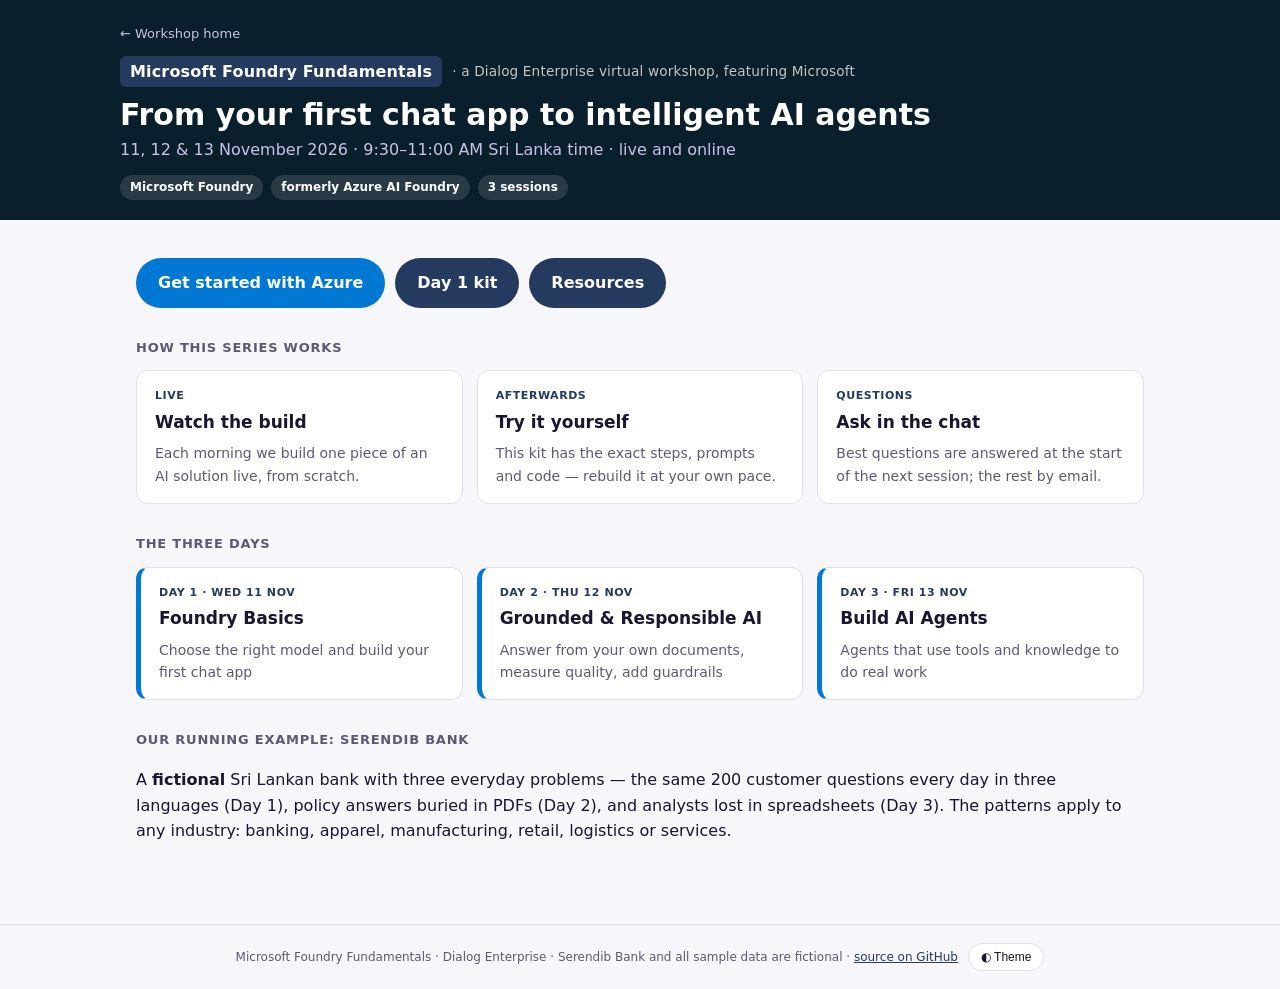
==== docs/home.html @ ff6bd593 "Add Microsoft Foundry Fundamentals try-it kit: site, Day 1 guide and chat app" ====
<!doctype html>
<html lang="en"><head><meta charset="utf-8"><meta name="viewport" content="width=device-width,initial-scale=1">
<title>Microsoft Foundry Fundamentals</title><link rel="stylesheet" href="assets/site.css"></head>
<body>
<header class="top"><div class="in"><a class="back" href="home.html">← Workshop home</a>
<div style="margin-top:10px"><span class="brand"><span class="f">Microsoft Foundry Fundamentals</span><span class="by">· a Dialog Enterprise virtual workshop, featuring Microsoft</span></span></div>
<h1>From your first chat app to intelligent AI agents</h1><p>11, 12 & 13 November 2026 · 9:30–11:00 AM Sri Lanka time · live and online</p><div class="chips"><span class="chip">Microsoft Foundry</span><span class="chip">formerly Azure AI Foundry</span><span class="chip">3 sessions</span></div></div></header>
<main class="wrap">
<div class="ctas"><a class="cta" href="pages/get-started.html">Get started with Azure</a>
<a class="cta alt" href="pages/day1.html">Day 1 kit</a>
<a class="cta alt" href="pages/resources.html">Resources</a></div>

<h2 class="sec">How this series works</h2>
<div class="cards">
<div class="card"><div class="k">Live</div><h3>Watch the build</h3><p>Each morning we build one piece of an AI solution live, from scratch.</p></div>
<div class="card"><div class="k">Afterwards</div><h3>Try it yourself</h3><p>This kit has the exact steps, prompts and code — rebuild it at your own pace.</p></div>
<div class="card"><div class="k">Questions</div><h3>Ask in the chat</h3><p>Best questions are answered at the start of the next session; the rest by email.</p></div>
</div>

<h2 class="sec">The three days</h2>
<div class="cards"><a class="card core" href="pages/day1.html"><div class="k">Day 1 · Wed 11 Nov</div><h3>Foundry Basics</h3><p>Choose the right model and build your first chat app</p></a><a class="card core" href="pages/day2.html"><div class="k">Day 2 · Thu 12 Nov</div><h3>Grounded & Responsible AI</h3><p>Answer from your own documents, measure quality, add guardrails</p></a><a class="card core" href="pages/day3.html"><div class="k">Day 3 · Fri 13 Nov</div><h3>Build AI Agents</h3><p>Agents that use tools and knowledge to do real work</p></a></div>

<h2 class="sec">Our running example: Serendib Bank</h2>
<p>A <b>fictional</b> Sri Lankan bank with three everyday problems — the same 200 customer questions every day in three
languages (Day 1), policy answers buried in PDFs (Day 2), and analysts lost in spreadsheets (Day 3). The patterns apply to
any industry: banking, apparel, manufacturing, retail, logistics or services.</p>
</main>
<footer>Microsoft Foundry Fundamentals · Dialog Enterprise · Serendib Bank and all sample data are fictional ·
<a href="https://github.com/surangatj/foundry-fundamentals">source on GitHub</a></footer>
<script src="assets/site.js"></script>
</body></html>
---- docs/assets/site.css ----
:root{
  --ink:#1A1530;--muted:#5E5873;--bg:#F7F6FB;--card:#FFFFFF;--panel:#F0EEF7;--border:#E2DEEE;
  --dialog:#0078D4;--dialog-soft:#DEECF9;--foundry:#243A5E;--foundry-soft:#E8F1FB;--ok:#147A4B;--warn:#A15C00;
  --code-bg:#14112A;--code-ink:#E9E6FF;--hero:#091F2C;
}
@media (prefers-color-scheme:dark){:root:not([data-theme="light"]){
  --ink:#ECEAF6;--muted:#A9A3C0;--bg:#110E1F;--card:#1B1730;--panel:#221D3B;--border:#332D52;
  --dialog:#4FA8FF;--dialog-soft:#0F2A44;--foundry:#7FB8F0;--foundry-soft:#13283D;--ok:#4FD39A;--warn:#F2B04C;
  --code-bg:#0B0918;--code-ink:#E9E6FF;--hero:#0B0918;
}}
:root[data-theme="dark"]{
  --ink:#ECEAF6;--muted:#A9A3C0;--bg:#110E1F;--card:#1B1730;--panel:#221D3B;--border:#332D52;
  --dialog:#4FA8FF;--dialog-soft:#0F2A44;--foundry:#7FB8F0;--foundry-soft:#13283D;--ok:#4FD39A;--warn:#F2B04C;
  --code-bg:#0B0918;--code-ink:#E9E6FF;--hero:#0B0918;
}
*{box-sizing:border-box}
html{-webkit-text-size-adjust:100%}
body{margin:0;font-family:'Segoe UI',system-ui,-apple-system,Helvetica,Arial,sans-serif;color:var(--ink);background:var(--bg);line-height:1.6}
a{color:var(--foundry)}
code{font-family:'Cascadia Code',Consolas,'SFMono-Regular',Menlo,monospace;font-size:.9em;background:var(--panel);padding:1px 6px;border-radius:5px;overflow-wrap:anywhere}
.brand{display:inline-flex;align-items:center;gap:10px;font-weight:700;letter-spacing:.01em}
.brand .d{color:#fff;background:var(--dialog);padding:3px 10px;border-radius:6px}
.brand .x{opacity:.6;font-weight:300}
.brand .f{color:#fff;background:var(--foundry);padding:3px 10px;border-radius:6px}
.brand .by{font-weight:400;opacity:.75;font-size:.85em}
header.top{background:var(--hero);color:#fff;padding:20px 16px}
header.top .in{max-width:1040px;margin:0 auto}
header.top a.back{color:#C9C3E6;text-decoration:none;font-size:13px}
header.top h1{margin:10px 0 4px;font-size:clamp(22px,4vw,30px);font-weight:650;line-height:1.2}
header.top p{margin:0;color:#C9C3E6;max-width:760px}
.chips{display:flex;flex-wrap:wrap;gap:8px;margin-top:12px}
.chip{font-size:12px;font-weight:600;padding:3px 10px;border-radius:999px;background:rgba(255,255,255,.12);color:#fff}
.wrap{max-width:1040px;margin:0 auto;padding:24px 16px 64px}
h2.sec{font-size:13px;text-transform:uppercase;letter-spacing:.06em;color:var(--muted);margin:30px 0 12px}
.cards{display:grid;grid-template-columns:repeat(auto-fill,minmax(280px,1fr));gap:14px}
.card{display:block;background:var(--card);border:1px solid var(--border);border-radius:12px;padding:16px 18px;text-decoration:none;color:var(--ink);transition:transform .12s,border-color .12s}
a.card:hover{transform:translateY(-2px);border-color:var(--foundry)}
.card .k{font-size:11px;font-weight:700;text-transform:uppercase;letter-spacing:.05em;color:var(--foundry)}
.card h3{margin:4px 0 6px;font-size:17px}
.card p{margin:0;font-size:14px;color:var(--muted)}
.card .t{float:right;font-size:12px;color:var(--muted)}
.card.core{border-left:5px solid var(--dialog)}
.card.stretch{border-left:5px solid var(--foundry)}
.recap{background:var(--foundry-soft);border:1px solid var(--border);border-radius:12px;padding:14px 16px;margin:0 0 18px}
.recap b{color:var(--foundry)}
.goal{background:var(--card);border:1px solid var(--border);border-radius:12px;padding:14px 18px}
.goal ul{margin:6px 0 0;padding-left:20px}
ol.steps{counter-reset:s;list-style:none;padding:0;margin:0}
ol.steps>li{counter-increment:s;position:relative;background:var(--card);border:1px solid var(--border);border-radius:12px;padding:16px 18px 14px 58px;margin-bottom:14px}
ol.steps>li::before{content:counter(s);position:absolute;left:16px;top:15px;width:28px;height:28px;border-radius:50%;background:var(--dialog);color:#fff;font-weight:700;display:flex;align-items:center;justify-content:center;font-size:14px}
ol.steps h3{margin:0 0 6px;font-size:16px}
ol.steps p{margin:6px 0}
@media(max-width:560px){ol.steps>li{padding-left:18px;padding-top:50px}ol.steps>li::before{top:14px}}
.code{position:relative;margin:10px 0}
.code .prewrap{position:relative}
.code pre{margin:0;padding-top:40px!important;background:var(--code-bg);color:var(--code-ink);border-radius:10px;padding:14px 16px;overflow-x:auto;font-size:13px;line-height:1.5}
.code pre code{background:none;padding:0;font-size:inherit;color:inherit;overflow-wrap:normal}
.code .copy{position:absolute;top:8px;right:8px;font:600 12px/1 inherit;background:rgba(255,255,255,.12);color:#fff;border:1px solid rgba(255,255,255,.25);border-radius:6px;padding:6px 10px;cursor:pointer}
.code .copy.ok{background:var(--ok);border-color:var(--ok)}
.code .lbl{font-size:11px;font-weight:700;text-transform:uppercase;letter-spacing:.05em;color:var(--muted);margin-bottom:4px}
.note{border-radius:10px;padding:12px 14px;margin:12px 0;font-size:14px;border:1px solid var(--border);background:var(--panel)}
.note.tip{border-left:5px solid var(--ok)}
.note.warn{border-left:5px solid var(--warn)}
.note.try{border-left:5px solid var(--foundry)}
.note b:first-child{margin-right:4px}
details.trouble{background:var(--card);border:1px solid var(--border);border-radius:10px;padding:10px 14px;margin:8px 0}
details.trouble summary{cursor:pointer;font-weight:600}
table{border-collapse:collapse;width:100%;font-size:14px;background:var(--card);border-radius:10px;overflow:hidden}
th,td{border-bottom:1px solid var(--border);padding:9px 10px;text-align:left;vertical-align:top}
th{background:var(--panel);font-size:12px;text-transform:uppercase;letter-spacing:.04em;color:var(--muted)}
.tablewrap{overflow-x:auto;border:1px solid var(--border);border-radius:10px}
.stepnav{display:flex;justify-content:space-between;gap:12px;margin-top:28px;flex-wrap:wrap}
.stepnav a{flex:1 1 240px;background:var(--card);border:1px solid var(--border);border-radius:10px;padding:12px 16px;text-decoration:none;color:var(--ink);font-weight:600;font-size:14px}
.stepnav a.next{border-right:5px solid var(--dialog);text-align:right}
.stepnav a span{display:block;font-weight:400;color:var(--muted);font-size:12px}
.cta{display:inline-flex;align-items:center;gap:8px;background:var(--dialog);color:#fff;font-weight:650;padding:12px 22px;border-radius:999px;text-decoration:none}
.cta.alt{background:var(--foundry)}
.ctas{display:flex;flex-wrap:wrap;gap:10px;margin:14px 0}
figure.diagram{margin:14px 0;background:var(--card);border:1px solid var(--border);border-radius:12px;padding:12px;overflow-x:auto}
figure.diagram svg{display:block;width:100%;min-width:620px;height:auto}
figure.diagram figcaption{font-size:12px;color:var(--muted);margin-top:6px}
footer{border-top:1px solid var(--border);padding:18px 16px;font-size:12px;color:var(--muted);text-align:center}
.theme{margin-left:10px;background:var(--card);color:var(--ink);border:1px solid var(--border);border-radius:999px;padding:6px 12px;font-size:12px;cursor:pointer;z-index:5}
/* landing */
.hero{min-height:100vh;display:flex;flex-direction:column;align-items:center;justify-content:center;text-align:center;padding:72px 16px 40px;color:#fff;
  background:radial-gradient(1100px 600px at 50% -10%,#0F4C81 0%,var(--hero) 60%)}
.hero h1{font-size:clamp(30px,6.4vw,52px);line-height:1.1;margin:22px 0 14px;font-weight:650;max-width:760px}
.hero h1 .accent{color:#50E6FF}
.hero p.sub{color:#C9C3E6;max-width:560px;margin:0 auto 28px}
.hero .meta{margin-top:26px;font-size:13px;color:#A9A3C0}
.agenda td:first-child{white-space:nowrap;font-weight:600}
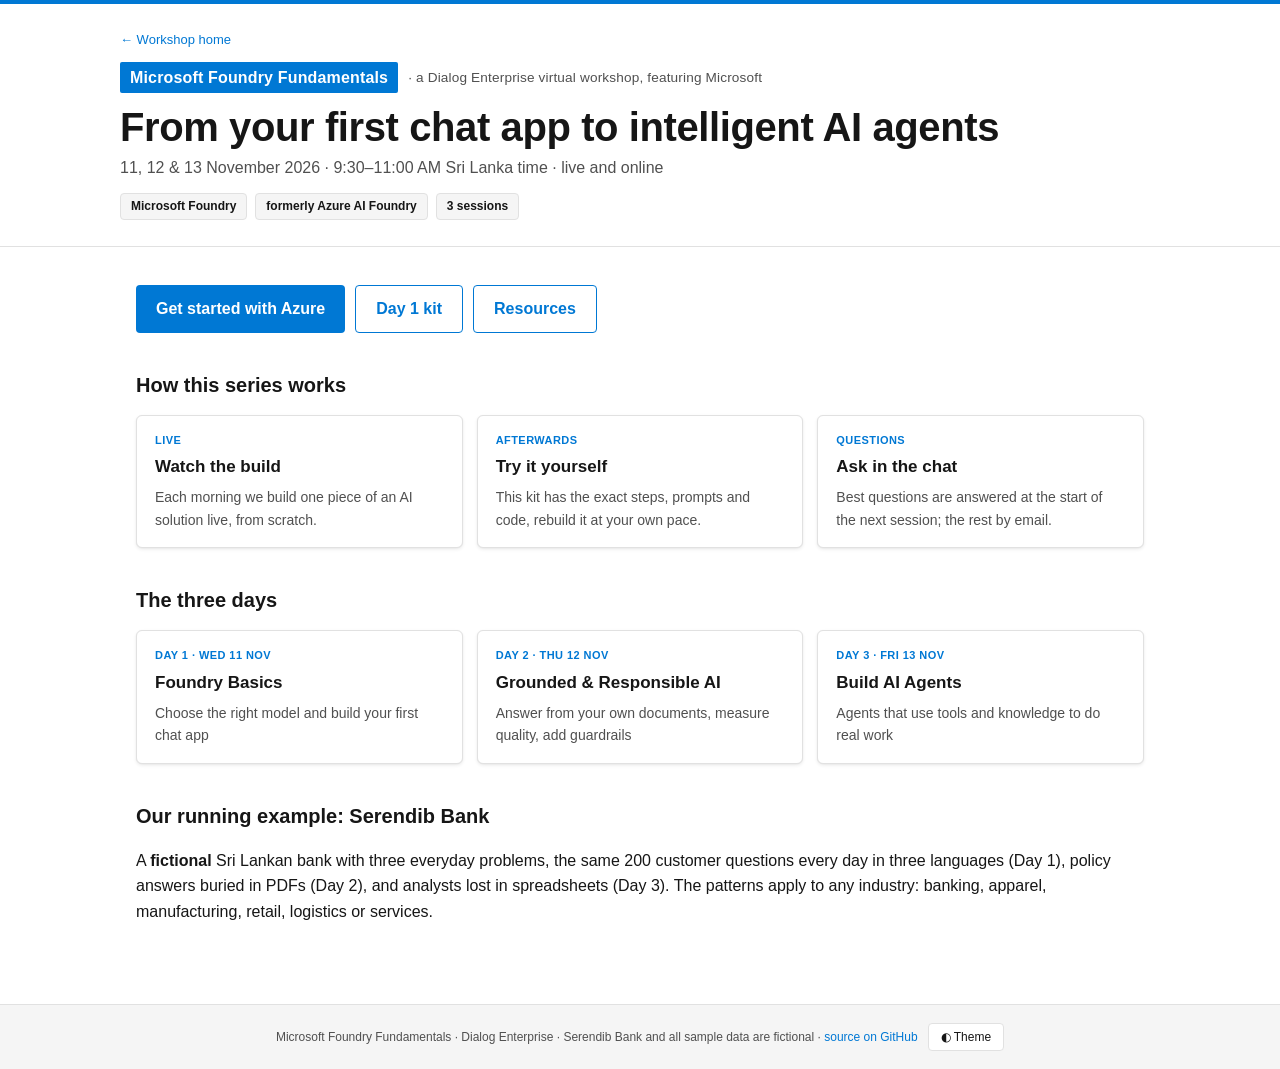
==== commit 1ff07dc6: "Tidy punctuation: replace em dashes" ====
--- a/docs/home.html
+++ b/docs/home.html
@@ -13,7 +13,7 @@
 <h2 class="sec">How this series works</h2>
 <div class="cards">
 <div class="card"><div class="k">Live</div><h3>Watch the build</h3><p>Each morning we build one piece of an AI solution live, from scratch.</p></div>
-<div class="card"><div class="k">Afterwards</div><h3>Try it yourself</h3><p>This kit has the exact steps, prompts and code — rebuild it at your own pace.</p></div>
+<div class="card"><div class="k">Afterwards</div><h3>Try it yourself</h3><p>This kit has the exact steps, prompts and code, rebuild it at your own pace.</p></div>
 <div class="card"><div class="k">Questions</div><h3>Ask in the chat</h3><p>Best questions are answered at the start of the next session; the rest by email.</p></div>
 </div>
 
@@ -21,7 +21,7 @@
 <div class="cards"><a class="card core" href="pages/day1.html"><div class="k">Day 1 · Wed 11 Nov</div><h3>Foundry Basics</h3><p>Choose the right model and build your first chat app</p></a><a class="card core" href="pages/day2.html"><div class="k">Day 2 · Thu 12 Nov</div><h3>Grounded & Responsible AI</h3><p>Answer from your own documents, measure quality, add guardrails</p></a><a class="card core" href="pages/day3.html"><div class="k">Day 3 · Fri 13 Nov</div><h3>Build AI Agents</h3><p>Agents that use tools and knowledge to do real work</p></a></div>
 
 <h2 class="sec">Our running example: Serendib Bank</h2>
-<p>A <b>fictional</b> Sri Lankan bank with three everyday problems — the same 200 customer questions every day in three
+<p>A <b>fictional</b> Sri Lankan bank with three everyday problems, the same 200 customer questions every day in three
 languages (Day 1), policy answers buried in PDFs (Day 2), and analysts lost in spreadsheets (Day 3). The patterns apply to
 any industry: banking, apparel, manufacturing, retail, logistics or services.</p>
 </main>
--- a/docs/assets/site.css
+++ b/docs/assets/site.css
@@ -89,3 +89,49 @@
 .hero p.sub{color:#C9C3E6;max-width:560px;margin:0 auto 28px}
 .hero .meta{margin-top:26px;font-size:13px;color:#A9A3C0}
 .agenda td:first-child{white-space:nowrap;font-weight:600}
+
+/* ---------- Microsoft Learn / Fluent styling (overrides) ---------- */
+:root{--ink:#161616;--muted:#505050;--bg:#FFFFFF;--card:#FFFFFF;--panel:#F5F5F5;--border:#E1E1E1;
+  --dialog:#0078D4;--dialog-soft:#EFF6FC;--foundry:#0F6CBD;--foundry-soft:#EFF6FC;--code-bg:#1E1E1E;--code-ink:#D4D4D4;--hero:#0B2A4A}
+@media (prefers-color-scheme:dark){:root:not([data-theme="light"]){--ink:#F2F2F2;--muted:#BDBDBD;--bg:#1B1B1B;--card:#242424;--panel:#2B2B2B;--border:#3B3B3B;
+  --dialog:#4FA8FF;--dialog-soft:#0F2A44;--foundry:#7FB8F0;--foundry-soft:#13283D;--code-bg:#0D0D0D}}
+:root[data-theme="dark"]{--ink:#F2F2F2;--muted:#BDBDBD;--bg:#1B1B1B;--card:#242424;--panel:#2B2B2B;--border:#3B3B3B;
+  --dialog:#4FA8FF;--dialog-soft:#0F2A44;--foundry:#7FB8F0;--foundry-soft:#13283D;--code-bg:#0D0D0D}
+body{font-family:'Segoe UI','Segoe UI Web (West European)',-apple-system,BlinkMacSystemFont,Roboto,'Helvetica Neue',sans-serif;font-size:16px}
+a{color:var(--dialog);text-decoration:none}a:hover{text-decoration:underline}
+/* header: white bar like Microsoft Learn, with a blue top rule */
+header.top{background:var(--card);color:var(--ink);border-top:4px solid #0078D4;border-bottom:1px solid var(--border);padding:22px 16px 26px}
+header.top a.back{color:var(--dialog)}
+header.top h1{color:var(--ink);font-weight:600;font-size:clamp(26px,4.4vw,40px);letter-spacing:-.01em}
+header.top p{color:var(--muted)}
+.chip{background:var(--panel);color:var(--ink);border:1px solid var(--border);border-radius:4px;font-weight:600}
+.brand .f{background:#0078D4;border-radius:2px;padding:3px 10px}
+.brand .by{color:var(--muted);opacity:1}
+/* Fluent buttons: 4px radius, no pills */
+.cta{background:#0078D4;border-radius:4px;padding:10px 20px;font-weight:600;box-shadow:none}
+.cta:hover{background:#106EBE;text-decoration:none}
+.cta.alt{background:var(--card);color:var(--dialog);border:1px solid var(--dialog)}
+.cta.alt:hover{background:var(--dialog-soft)}
+/* cards: flat, subtle elevation, no coloured edges */
+.card,ol.steps>li,.goal,details.trouble,.stepnav a{border-radius:6px;border:1px solid var(--border);box-shadow:0 1.6px 3.6px rgba(0,0,0,.08),0 .3px .9px rgba(0,0,0,.06)}
+.card.core,.card.stretch{border-left:1px solid var(--border)}
+a.card:hover{transform:none;border-color:var(--dialog);box-shadow:0 6.4px 14.4px rgba(0,0,0,.12)}
+.card .k{color:var(--dialog);letter-spacing:.04em}
+ol.steps>li::before{background:#0078D4;border-radius:50%}
+.recap{background:var(--dialog-soft);border:1px solid #C7E0F4;border-radius:6px}
+.recap b{color:var(--foundry)}
+.note{border-radius:6px;background:var(--card);border:1px solid var(--border)}
+.note.tip{border-left:4px solid #107C10}.note.warn{border-left:4px solid #FFB900}.note.try{border-left:4px solid #0078D4}
+.stepnav a.next{border-right:1px solid var(--border);border-color:var(--dialog)}
+h2.sec{color:var(--ink);font-size:20px;text-transform:none;letter-spacing:0;font-weight:600;margin:36px 0 14px}
+table{border-radius:0}th{background:var(--panel);color:var(--ink);text-transform:none;font-size:14px;letter-spacing:0}
+.tablewrap{border-radius:6px}
+.code pre{border-radius:6px}
+footer{background:var(--panel)}
+.theme{border-radius:4px}
+/* landing hero: deep Microsoft blue gradient */
+.hero{background:linear-gradient(135deg,#0B2A4A 0%,#0F4C81 55%,#0078D4 100%)}
+.hero h1{font-weight:600}.hero h1 .accent{color:#50E6FF}
+.hero .brand .f{background:rgba(255,255,255,.14)}
+.hero .brand .by{color:#DCEBFA}
+.hero .cta{background:#FFFFFF;color:#0B2A4A}.hero .cta:hover{background:#EFF6FC}
